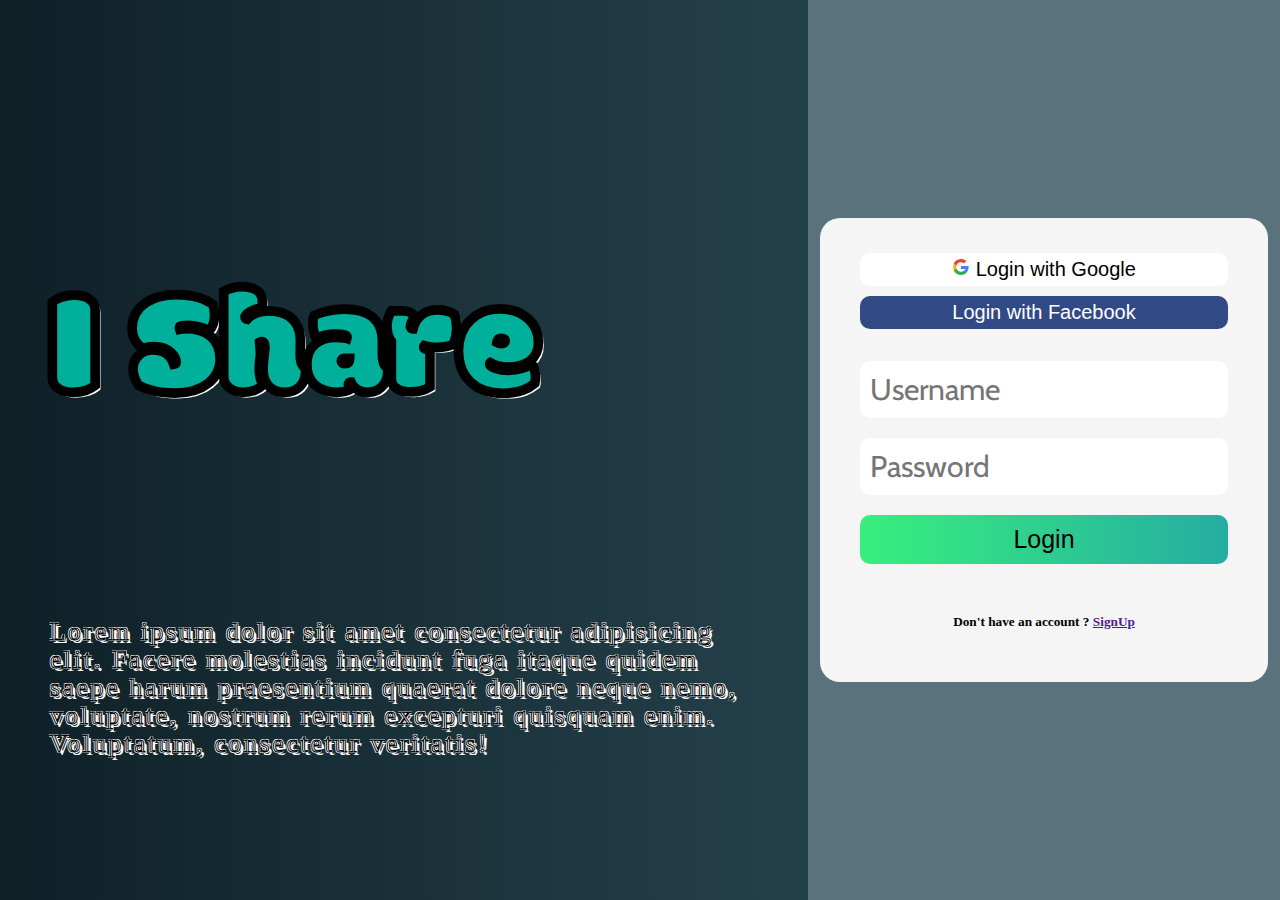
==== views/auth/login.html @ 4731a0bc "Finished Auth Pages (Frontend)" ====
<!DOCTYPE html>
<html lang="en">
<head>
    <meta charset="UTF-8">
    <meta name="viewport" content="width=device-width, initial-scale=1.0">
    <!-- Stylesheets -->
        <!-- Bootstrap CSS -->
            <link rel="stylesheet" href="https://cdn.jsdelivr.net/npm/bootstrap@4.5.3/dist/css/bootstrap.min.css" integrity="sha384-TX8t27EcRE3e/ihU7zmQxVncDAy5uIKz4rEkgIXeMed4M0jlfIDPvg6uqKI2xXr2" crossorigin="anonymous">
            <link rel="stylesheet" href="../../assets/css/auth/style.css">

        <!-- Fonts -->
            <link href="https://fonts.googleapis.com/css2?family=Cabin&family=Calligraffitti&family=Modak&display=swap" rel="stylesheet">
            <link href="https://fonts.googleapis.com/css2?family=Varela+Round&display=swap" rel="stylesheet">

        <!-- Icons -->
        <link rel="stylesheet" href="https://cdnjs.cloudflare.com/ajax/libs/font-awesome/5.15.1/css/all.min.css" integrity="sha512-+4zCK9k+qNFUR5X+cKL9EIR+ZOhtIloNl9GIKS57V1MyNsYpYcUrUeQc9vNfzsWfV28IaLL3i96P9sdNyeRssA==" crossorigin="anonymous" />
    
    <title>IShare | SignIn</title>
</head>
<body>
    

<div class="head-container">
    <div class="canvas">
        <h2>I <i class="fas fa-heartbeat"></i> Share</h2>
        <p>Lorem ipsum dolor sit amet consectetur adipisicing elit. Facere molestias incidunt fuga itaque quidem saepe harum praesentium quaerat dolore neque nemo, voluptate, nostrum rerum excepturi quisquam enim. Voluptatum, consectetur veritatis!</p>
    </div>
    <div class="form">
        <form action="" method="post" class="login-form">
            <button class="google-source-login">
                <svg aria-hidden="true" class="native svg-icon iconGoogle" width="18" height="18" viewBox="0 0 18 18"><path d="M16.51 8H8.98v3h4.3c-.18 1-.74 1.48-1.6 2.04v2.01h2.6a7.8 7.8 0 002.38-5.88c0-.57-.05-.66-.15-1.18z" fill="#4285F4"></path><path d="M8.98 17c2.16 0 3.97-.72 5.3-1.94l-2.6-2a4.8 4.8 0 01-7.18-2.54H1.83v2.07A8 8 0 008.98 17z" fill="#34A853"></path><path d="M4.5 10.52a4.8 4.8 0 010-3.04V5.41H1.83a8 8 0 000 7.18l2.67-2.07z" fill="#FBBC05"></path><path d="M8.98 4.18c1.17 0 2.23.4 3.06 1.2l2.3-2.3A8 8 0 001.83 5.4L4.5 7.49a4.77 4.77 0 014.48-3.3z" fill="#EA4335"></path></svg>
                Login with Google
            </button>
            <button class="facebook-source-login">
                <i class="fab fa-facebook-square"></i>
                Login with Facebook
            </button>
            <hr>
            <input type="text" name="username" id="username" placeholder="Username">
            <input type="password" name="password" id="password" placeholder="Password">
            <button type="submit" class="signin">Login</button>
            <hr>
            <h5>Don't have an account ? <a href="">SignUp</a></h5>
        </form>
    </div>
</div>




<!-- Scripts -->
<!-- jQuery and JS bundle w/ Popper.js -->
<!-- <script src="../../assets/scripts/auth.js"></script> -->
<script src="https://code.jquery.com/jquery-3.5.1.slim.min.js" integrity="sha384-DfXdz2htPH0lsSSs5nCTpuj/zy4C+OGpamoFVy38MVBnE+IbbVYUew+OrCXaRkfj" crossorigin="anonymous"></script>
<script src="https://cdn.jsdelivr.net/npm/bootstrap@4.5.3/dist/js/bootstrap.bundle.min.js" integrity="sha384-ho+j7jyWK8fNQe+A12Hb8AhRq26LrZ/JpcUGGOn+Y7RsweNrtN/tE3MoK7ZeZDyx" crossorigin="anonymous"></script>
</body>
</html>
---- assets/css/auth/style.css ----
body, html {
    margin: 0;
    height: 100%;
}

.head-container{
    display: flex;
    height: 100%;
    width: 100%;
    background: #0F2027;  /* fallback for old browsers */
    background: -webkit-linear-gradient(to left, #2C5364, #203A43, #0F2027);  /* Chrome 10-25, Safari 5.1-6 */
    background: linear-gradient(to left, #2C5364, #203A43, #0F2027); /* W3C, IE 10+/ Edge, Firefox 16+, Chrome 26+, Opera 12+, Safari 7+ */

}
 
.canvas{
    background-size: cover;
    background-repeat: no-repeat;
    width: 60%;
    display: flex;
    flex-direction: column;
    justify-content: center;
    padding: 50px;
}

.canvas h2{
    font-family: 'Modak', cursive;
    font-size: 150px;
    color: #00b09b ;
    -webkit-text-stroke: 5px black;
   text-shadow:
       3px 3px 0 #fff,
     -1px -1px 0 #fff,  
      1px -1px 0 #fff,
      -1px 1px 0 #fff,
       1px 1px 0 #fff;
}

.canvas h2 i{
    color: darkred;
}

.canvas p{
    font-family: 'Calligraffitti', cursive;
    font-size: 25px;
    color: white;
    -webkit-text-stroke: 1px black;
    letter-spacing: 3px ;
   text-shadow:
       3px 3px 0 #fff,
     -1px -1px 0 #fff,  
      1px -1px 0 #fff,
      -1px 1px 0 #fff,
       1px 1px 0 #fff;
}

.form{
    width: 40%;
    display: flex;
    justify-content: center;
    align-items: center;
    background-color: #59727c;
}

.login-form{
    background-color: whitesmoke;
    padding: 30px;
    display: flex;
    flex-direction: column;
    align-items: center;
    border-radius: 20px ;
}

.login-form input{
    font-size: 30px;
    border-radius: 10px;
    border: none;
    margin: 10px;
    padding: 10px;
    font-family: 'Cabin', sans-serif;
}

.signin{
    border: none;
    background: #11998e;  /* fallback for old browsers */
    background: -webkit-linear-gradient(to right, #38ef7d, #25ada2);  /* Chrome 10-25, Safari 5.1-6 */
    background: linear-gradient(to right, #38ef7d, #25ada2); /* W3C, IE 10+/ Edge, Firefox 16+, Chrome 26+, Opera 12+, Safari 7+ */
    margin: 10px;
    border-radius: 10px;
    padding: 10px;
    width: 95%;
    font-size: 25px;
}

.google-source-login{
    border: none;
    background-color: white;
    width: 95%;
    margin: 5px;
    font-size: 20px;
    padding: 5px;
    border-radius: 10px;
}

.facebook-source-login{
    border: none;
    background-color: #314a86;
    width: 95%;
    margin: 5px;
    color: white;
    font-size: 20px;
    padding: 5px;
    border-radius: 10px;
}

.login-form hr{
    border: 0;
    height: 1px;
    background: #333;
    background-image: linear-gradient(to right, rgba(0, 0, 0, 0), rgba(0, 0, 0, 0.75), rgba(0, 0, 0, 0));
}

.login-form svg{
    font-size: 20px;
}

hr {
    border: 0;
    height: 0;
    border-top: 1px solid rgba(0, 0, 0, 0.1);
    border-bottom: 1px solid rgba(255, 255, 255, 0.3);
}
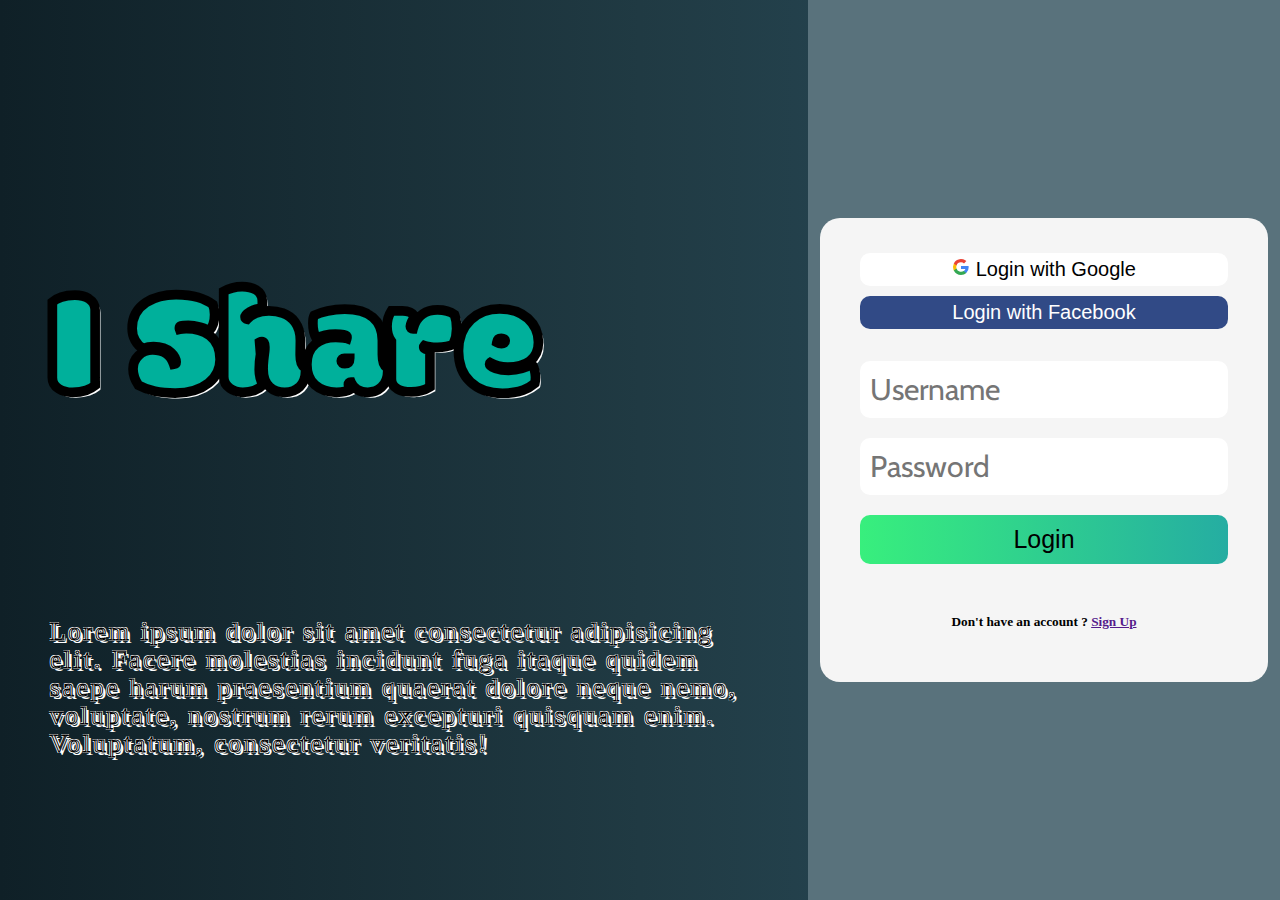
==== commit 53212fd9: "Added Quote at Index" ====
--- a/views/auth/login.html
+++ b/views/auth/login.html
@@ -40,7 +40,7 @@
             <input type="password" name="password" id="password" placeholder="Password">
             <button type="submit" class="signin">Login</button>
             <hr>
-            <h5>Don't have an account ? <a href="">SignUp</a></h5>
+            <h5>Don't have an account ? <a href="">Sign Up</a></h5>
         </form>
     </div>
 </div>
--- a/assets/css/auth/style.css
+++ b/assets/css/auth/style.css
@@ -131,5 +131,9 @@
     border-bottom: 1px solid rgba(255, 255, 255, 0.3);
 }
 
+.signin:hover{
+    border: 2px solid #59727c;
+}
 
 
+
